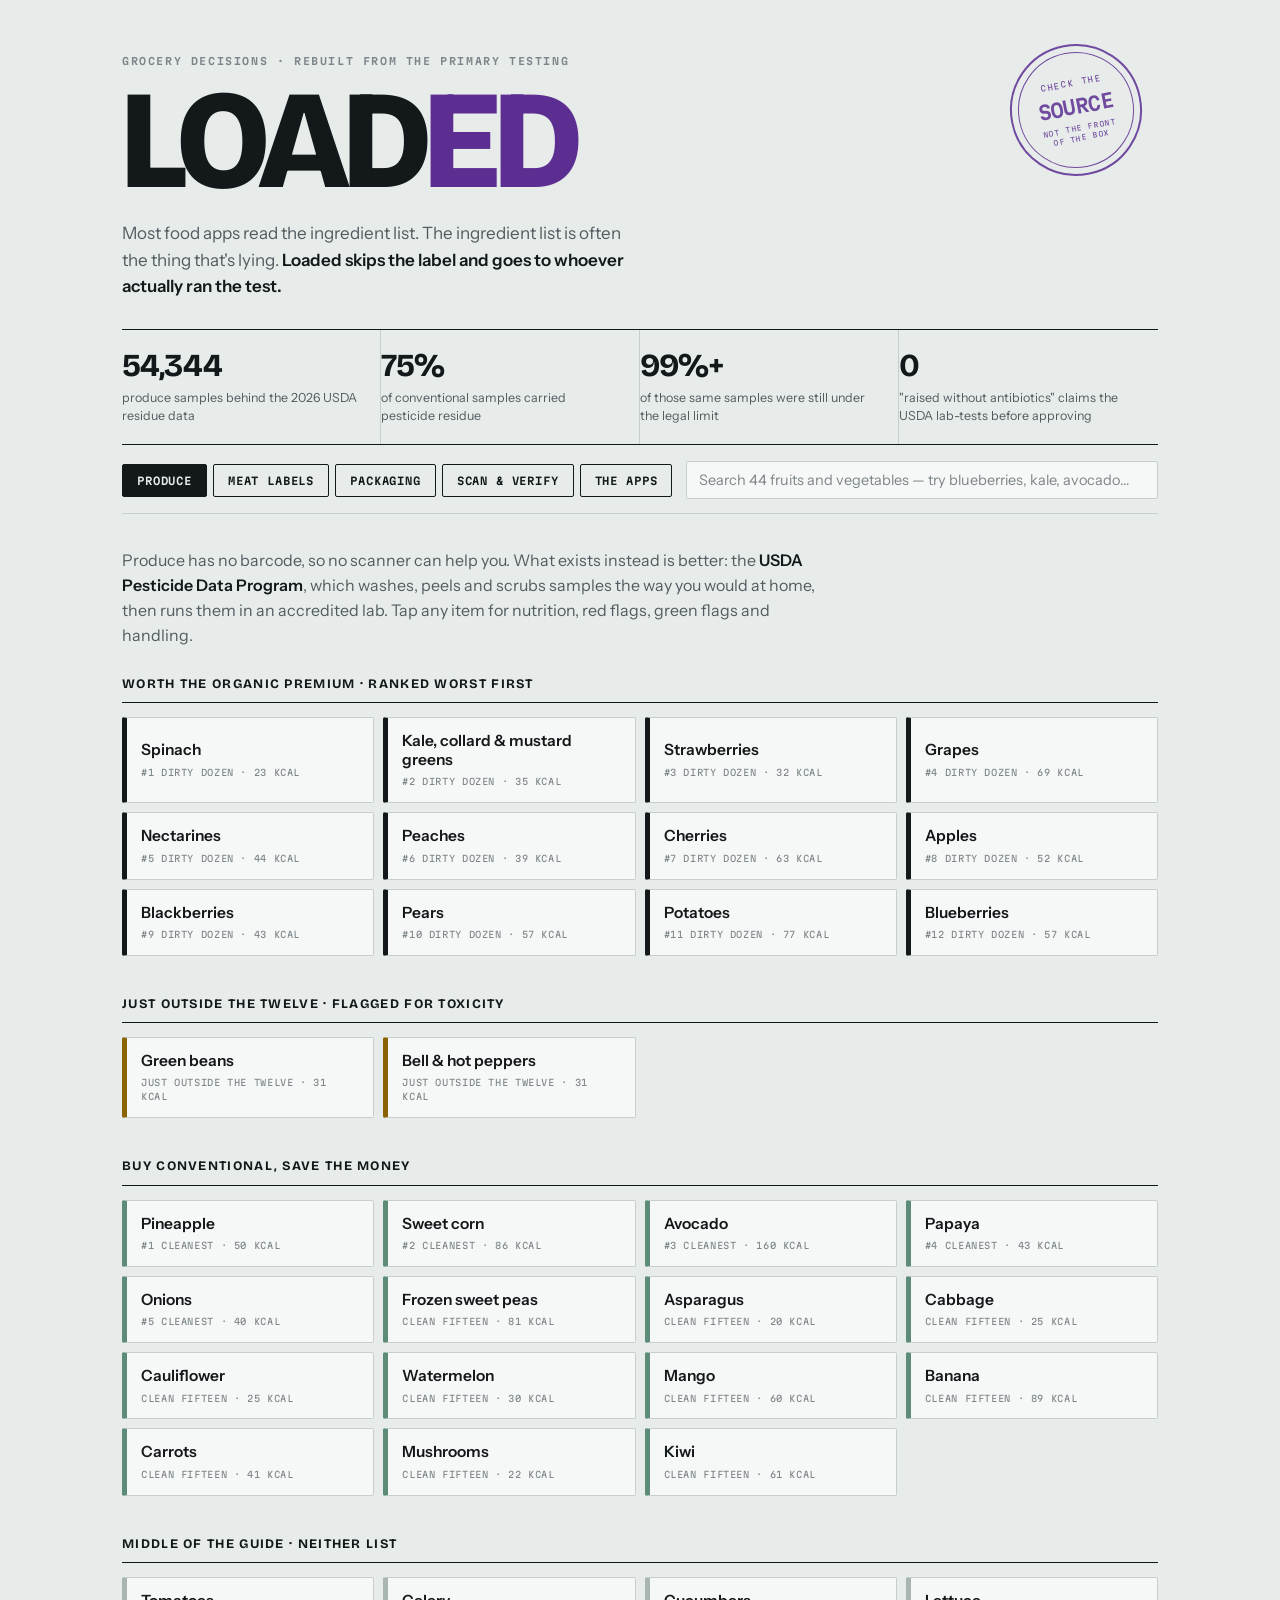
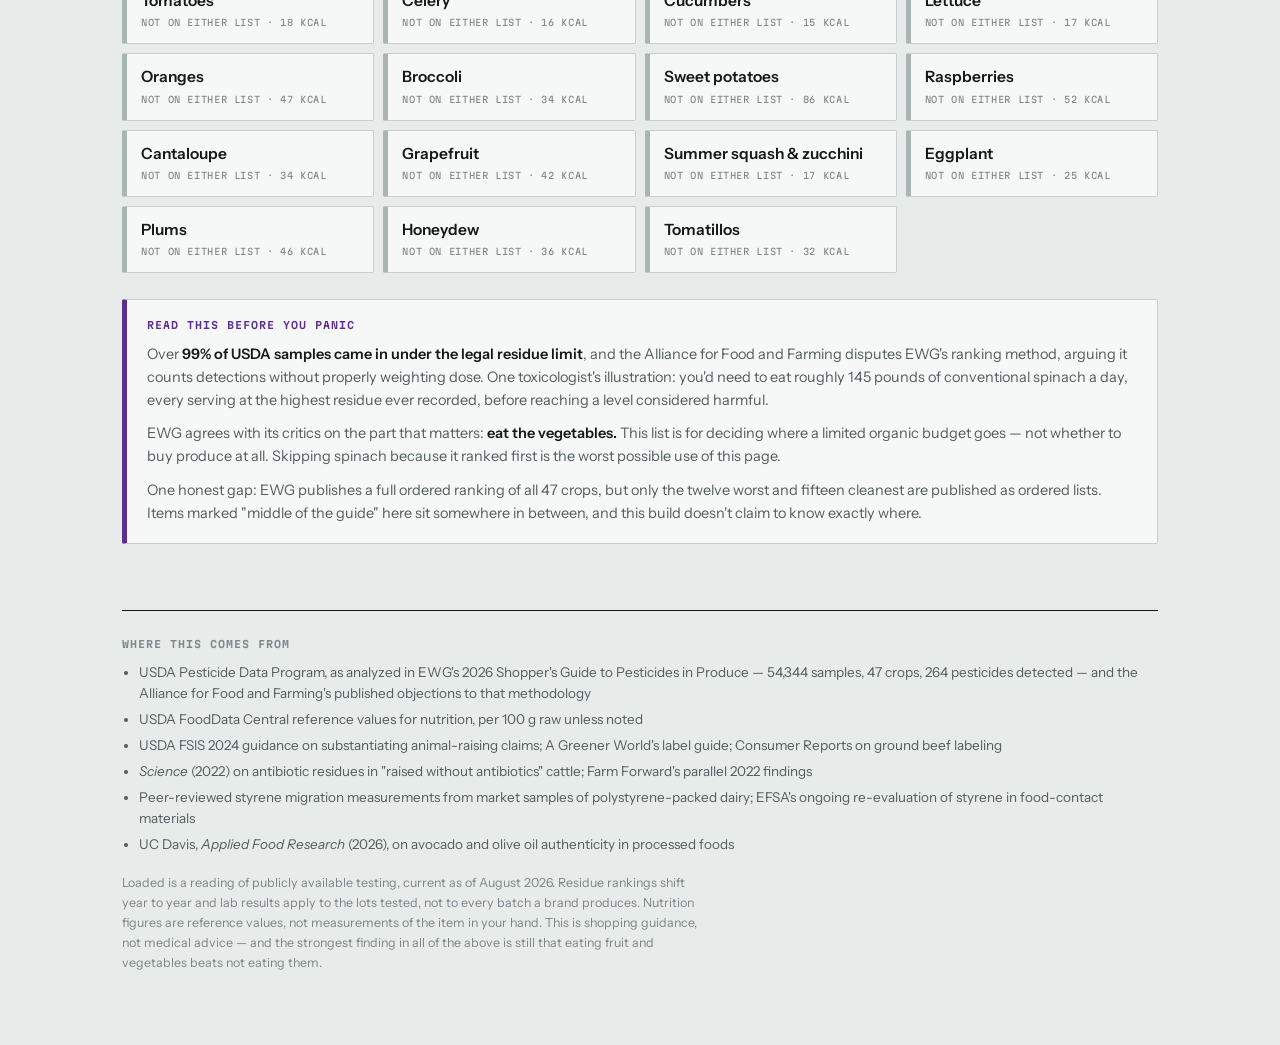
==== index.html @ bb6cbbdb "Loaded: grocery reference built from USDA, FSIS and peer-reviewed sources - 44 produce items tiered " ====
<!DOCTYPE html>
<html lang="en">
<head>
<meta charset="utf-8">
<meta name="viewport" content="width=device-width, initial-scale=1">
<title>Loaded — what the label isn't telling you</title>
<meta name="description" content="Grocery decisions rebuilt from the primary testing: USDA pesticide data for produce, a decoder for meat label claims, and what packaging actually does.">
<link rel="preconnect" href="https://fonts.googleapis.com">
<link rel="preconnect" href="https://fonts.gstatic.com" crossorigin>
<link href="https://fonts.googleapis.com/css2?family=Bricolage+Grotesque:opsz,wght@12..96,400;12..96,700;12..96,800&family=Instrument+Sans:wght@400;500;600&family=Martian+Mono:wght@400;600&display=swap" rel="stylesheet">
<link rel="stylesheet" href="assets/styles.css">
</head>
<body>
<div class="wrap">

<header class="mast">
  <div class="eyebrow">Grocery decisions · rebuilt from the primary testing</div>
  <h1 class="wordmark">LOAD<em>ED</em></h1>
  <p class="deck">Most food apps read the ingredient list. The ingredient list is often the thing that's lying. <b>Loaded skips the label and goes to whoever actually ran the test.</b></p>
  <div class="inspect" aria-hidden="true">
    <span class="l1">CHECK THE</span><span class="l2">SOURCE</span>
    <span class="l3">NOT THE FRONT<br>OF THE BOX</span>
  </div>
</header>

<section class="strip" aria-label="Key figures">
  <div class="stat"><div class="n">54,344</div><div class="t">produce samples behind the 2026 USDA residue data</div></div>
  <div class="stat"><div class="n">75%</div><div class="t">of conventional samples carried pesticide residue</div></div>
  <div class="stat"><div class="n">99%+</div><div class="t">of those same samples were still under the legal limit</div></div>
  <div class="stat"><div class="n">0</div><div class="t">"raised without antibiotics" claims the USDA lab-tests before approving</div></div>
</section>

<div class="controls">
  <div class="tabs" role="tablist" aria-label="Sections">
    <button class="tab" role="tab" aria-selected="true" data-panel="produce">Produce</button>
    <button class="tab" role="tab" aria-selected="false" data-panel="meat">Meat labels</button>
    <button class="tab" role="tab" aria-selected="false" data-panel="pack">Packaging</button>
    <button class="tab" role="tab" aria-selected="false" data-panel="scan">Scan &amp; verify</button>
    <button class="tab" role="tab" aria-selected="false" data-panel="apps">The apps</button>
  </div>
  <input class="find" type="search" placeholder="Search 44 fruits and vegetables — try blueberries, kale, avocado…" aria-label="Search">
</div>

<!-- ================= PRODUCE ================= -->
<section class="panel" id="produce" role="tabpanel">
  <div id="produce-detail" hidden></div>

  <div id="produce-list">
    <p class="lede">Produce has no barcode, so no scanner can help you. What exists instead is better: the <b>USDA Pesticide Data Program</b>, which washes, peels and scrubs samples the way you would at home, then runs them in an accredited lab. Tap any item for nutrition, red flags, green flags and handling.</p>

    <h2 class="sec">Worth the organic premium · ranked worst first</h2>
    <div class="tiles" id="g-dirty" data-list></div>

    <h2 class="sec">Just outside the twelve · flagged for toxicity</h2>
    <div class="tiles" id="g-watch" data-list></div>

    <h2 class="sec">Buy conventional, save the money</h2>
    <div class="tiles" id="g-clean" data-list></div>

    <h2 class="sec">Middle of the guide · neither list</h2>
    <div class="tiles" id="g-mid" data-list></div>

    <div class="note">
      <h4>Read this before you panic</h4>
      <p>Over <b>99% of USDA samples came in under the legal residue limit</b>, and the Alliance for Food and Farming disputes EWG's ranking method, arguing it counts detections without properly weighting dose. One toxicologist's illustration: you'd need to eat roughly 145 pounds of conventional spinach a day, every serving at the highest residue ever recorded, before reaching a level considered harmful.</p>
      <p>EWG agrees with its critics on the part that matters: <b>eat the vegetables.</b> This list is for deciding where a limited organic budget goes — not whether to buy produce at all. Skipping spinach because it ranked first is the worst possible use of this page.</p>
      <p>One honest gap: EWG publishes a full ordered ranking of all 47 crops, but only the twelve worst and fifteen cleanest are published as ordered lists. Items marked "middle of the guide" here sit somewhere in between, and this build doesn't claim to know exactly where.</p>
    </div>
  </div>
</section>

<!-- ================= MEAT ================= -->
<section class="panel" id="meat" role="tabpanel" hidden>
  <p class="lede">The USDA approves most animal-raising claims <b>on the strength of the producer's own paperwork</b>. As a former Deputy Under Secretary for Food Safety put it, the agency's authority doesn't extend back to the farm — it can't independently confirm an animal was grass fed or free range, so it leans on outside certifiers instead. That's why the seal matters more than the sentence.</p>

  <h2 class="sec">Claims that carry a real audit</h2>
  <div class="grid two" data-list>
    <div class="tag ok"><span class="verdict v-real">Independently verified</span><h3>USDA Organic</h3><p>Legally defined and third-party inspected. No antibiotics, no added hormones, organic feed. Weak spot: it says little about space per animal or genuine outdoor access.</p></div>
    <div class="tag ok"><span class="verdict v-real">Independently verified</span><h3>Animal Welfare Approved (A Greener World)</h3><p>The strictest of the common seals. Pasture required, no confinement, no antibiotics, no synthetic hormones, audited annually.</p></div>
    <div class="tag ok"><span class="verdict v-real">Independently verified</span><h3>American Grassfed Association</h3><p>Goes well past the USDA grass-fed definition — adds no antibiotics, no synthetic hormones and no confinement, audited through A Greener World.</p></div>
    <div class="tag ok"><span class="verdict v-real">Independently verified</span><h3>Certified Humane · Global Animal Partnership</h3><p>Audited welfare standards. GAP uses a tiered 1–5+ scale, so the number on the tag tells you how far past baseline the farm actually goes.</p></div>
    <div class="tag ok"><span class="verdict v-real">USDA-audited program</span><h3>"USDA Process Verified" shield</h3><p>Not a claim on its own — a shield saying the USDA audited the company's own verification program. Next to a no-antibiotics claim, it makes that claim substantially more trustworthy.</p></div>
  </div>

  <h2 class="sec">Backed by a signed form and nothing else</h2>
  <div class="grid two" data-list>
    <div class="tag"><span class="verdict v-paper">Affidavit only</span><h3>"No antibiotics added" / "Raised without antibiotics"</h3><p>Legally defined by FSIS but substantiated by affidavit — no independent verification required. Two 2022 studies found the claim failing in practice: one detected antibiotic residues in cattle from 42% of tested "raised without antibiotics" herds; another found drugs in meat certified "no antibiotics ever." Look for a third-party seal or the Process Verified shield alongside it.</p></div>
    <div class="tag"><span class="verdict v-paper">Affidavit only</span><h3>"Grass fed" / "100% grass fed"</h3><p>USDA definition: never given grain, pasture access during grazing season — documented by written statement, not verified. It leaves a confinement loophole and permits antibiotics and pasture herbicides. Grass fed alone is not a health claim.</p></div>
    <div class="tag"><span class="verdict v-paper">Undefined</span><h3>"Free range" / "Pasture raised"</h3><p>In its 2024 guidance FSIS explicitly declined to codify what these mean, saying fixed definitions could stifle innovation. Without a certifier's logo beside them, treat them as marketing.</p></div>
  </div>

  <h2 class="sec">Claims that mean nothing at all</h2>
  <div class="grid two" data-list>
    <div class="tag"><span class="verdict v-null">Says nothing about raising</span><h3>"Natural" / "All Natural"</h3><p>The most misleading term at the meat case. The USDA definition covers only what happens <em>after slaughter</em> — minimally processed, no artificial ingredients. It tells you nothing about feed, antibiotics, hormones or how the animal lived.</p></div>
    <div class="tag"><span class="verdict v-null">Already required by law</span><h3>"No hormones added" — on pork or poultry</h3><p>Federal law already prohibits hormones in pigs and poultry, so the label is describing the legal baseline. Packages must carry a disclaimer saying so, in small print. On <em>beef</em> the claim does mean something.</p></div>
    <div class="tag"><span class="verdict v-null">Loophole phrasing</span><h3>"No antibiotics used for growth promotion"</h3><p>Read it closely. Antibiotics may still have been used, just for a different stated reason. Not the same as "raised without antibiotics."</p></div>
  </div>

  <div class="note">
    <h4>The two-second version at the counter</h4>
    <p>Ignore the adjectives on the front. Look for a <b>logo with an organization's name on it</b>. If there's no logo, you're reading the producer's own description of themselves, approved by an agency that never visited the farm.</p>
  </div>
</section>

<!-- ================= PACKAGING ================= -->
<section class="panel" id="pack" role="tabpanel" hidden>
  <p class="lede">A supermarket meat package is three separate materials, and <b>the variables that actually drive chemical migration are heat, fat and time</b> — not the mere presence of plastic.</p>

  <h2 class="sec">What you're holding</h2>
  <div class="grid two" data-list>
    <div class="tag"><h3>The foam tray</h3><p>Expanded polystyrene — plastic #6, what most people call Styrofoam. Styrene can migrate into food, and how much depends on residual styrene in the material, the food's fat content and pH, storage temperature, and contact time.</p><div class="meta">EPS · plastic #6</div></div>
    <div class="tag"><h3>The absorbent pad</h3><p>Usually silica gel or cellulose sealed inside a perforated plastic film. It pulls liquid away from the meat, which genuinely reduces bacterial growth. Pull it out and bin it when you unwrap — a soaked pad against the meat works against you.</p><div class="meta">silica or cellulose in film</div></div>
    <div class="tag"><h3>The clear film</h3><p>Prepackaged cases usually use polyethylene. Meat wrapped at the store's own counter is more often stretch film, historically PVC with plasticizers. Migration concentrates where film presses against <em>fat</em> — the one contact point worth minimizing.</p><div class="meta">LDPE or PVC stretch film</div></div>
  </div>

  <h2 class="sec">The numbers</h2>
  <div class="note">
    <h4>Time and temperature, not plastic itself</h4>
    <p>The clearest recent measurements come from dairy packed in polystyrene. Refrigerated yogurt and cream measured <b>5 to 30 µg/kg of styrene</b> at their best-before date. Single-serve coffee creamer in the same material, held at <b>room temperature for about 190 days</b>, measured <b>401 µg/kg</b>. Same plastic, an order of magnitude apart, and the only differences are warmth and time.</p>
    <p>Raw meat sits cold and gets eaten within days, which puts it at the low end of that range. The European Food Safety Authority is currently re-evaluating styrene for food-contact materials and a restriction is expected — a fair signal that this is a live scientific question, not settled in either direction.</p>
  </div>

  <h2 class="sec">Five things worth actually doing</h2>
  <div class="grid" data-list>
    <div class="tag ok"><h3>1 · Never heat anything in the tray</h3><p>Not the microwave, not a warm car, not the counter while you do something else. Heat is the biggest single multiplier on migration and it's fully under your control.</p></div>
    <div class="tag ok"><h3>2 · Repackage before freezing</h3><p>Freezing takes contact time from days to months. Move it to glass, a freezer bag, or butcher paper. You'll also get less freezer burn, which is the reason a butcher would give you.</p></div>
    <div class="tag ok"><h3>3 · Buy from the counter, not the case</h3><p>Ask for it in paper. Costs nothing, skips the foam tray and stretch film entirely, and you usually get a fresher cut and someone who can tell you where it came from.</p></div>
    <div class="tag ok"><h3>4 · Trim fat that touched the film</h3><p>If a fatty cut sat pressed against stretch wrap, that fat-film interface is where plasticizer concentrates. Trimming it is a thirty-second habit.</p></div>
    <div class="tag ok"><h3>5 · Keep it cold and eat it soon</h3><p>Anticlimactic, but it's what the data supports. Back of the fridge, not the door. The habit that prevents food poisoning also minimizes migration.</p></div>
  </div>
</section>

<!-- ================= SCAN ================= -->
<section class="panel" id="scan" role="tabpanel" hidden>
  <p class="lede">You asked about photographing produce. Being straight with you: <b>no app can identify a fruit from a photo and tell you what's on it</b> — contamination data doesn't exist per-item, only per-crop, which is what the produce tab already gives you. Here's what does work.</p>

  <h2 class="sec">The sticker actually tells you something</h2>
  <div class="note" style="border-left-color:var(--good)">
    <h4 style="color:var(--good)">PLU decoder</h4>
    <p>That little number on loose produce is a PLU code, and one digit of it is meaningful. Type it in:</p>
    <p><input id="plu-in" class="find" inputmode="numeric" maxlength="5" placeholder="e.g. 94011" aria-label="PLU code" style="max-width:200px;flex:none"></p>
    <div id="plu-out"><span class="verdict v-mid">Enter the number from the sticker</span><p style="margin:10px 0 0;font-size:14.5px;color:var(--ink2)">Loose produce carries a 4 or 5 digit PLU code.</p></div>
  </div>

  <h2 class="sec">Where to send a barcode</h2>
  <div class="grid two" data-list>
    <div class="tag ok"><h3>Open Food Facts</h3><p>Free, open-source, no subscription and no commercial incentive to scare you. Scans packaged goods for ingredients, additives and nutrition. The database is community-built, so coverage varies.</p><p style="margin-top:9px"><a href="https://world.openfoodfacts.org/" target="_blank" rel="noopener">world.openfoodfacts.org</a></p></div>
    <div class="tag ok"><h3>Clean Label Project</h3><p>Free app with results from actual accredited lab testing — heavy metals, 300+ pesticides, glyphosate, bisphenols, phthalates. Best coverage on baby food, formula, protein powder and supplements.</p><p style="margin-top:9px"><a href="https://cleanlabelproject.org/app/" target="_blank" rel="noopener">cleanlabelproject.org/app</a></p></div>
    <div class="tag ok"><h3>USDA Pesticide Data Program</h3><p>The raw source behind the produce tab. Free and public. If you ever want to check the ranking against the underlying numbers yourself, this is where they live.</p><p style="margin-top:9px"><a href="https://www.ams.usda.gov/datasets/pdp" target="_blank" rel="noopener">ams.usda.gov/datasets/pdp</a></p></div>
    <div class="tag"><h3>FDA recall alerts</h3><p>The one genuinely time-sensitive food feed worth subscribing to. Outbreak and recall notices, free by email.</p><p style="margin-top:9px"><a href="https://www.fda.gov/safety/recalls-market-withdrawals-safety-alerts" target="_blank" rel="noopener">fda.gov recalls</a></p></div>
  </div>

  <div class="note">
    <h4>What a scanner genuinely cannot do</h4>
    <p>Detect adulteration. If a bottle claims pure avocado oil and contains sunflower oil, the label is the lie — catching that takes a mass spectrometer running fatty acid, sterol and tocopherol profiles. A 2026 UC Davis study found 48 of 54 avocado-oil-labeled products adulterated with cheaper oils. No barcode can see through that; only per-lot third-party certification can.</p>
  </div>
</section>

<!-- ================= APPS ================= -->
<section class="panel" id="apps" role="tabpanel" hidden>
  <p class="lede">You've probably seen these advertised. They're heavily marketed on Instagram and TikTok, and most are subscription businesses. Here's what they do and don't do.</p>

  <div class="grid" data-list>
    <div class="tag"><span class="verdict v-paper">Reads the label</span><h3>Yuka · Trash Panda · Ivy · EXPOSR · Olive</h3><p>These scan a barcode and score the <em>ingredient list</em>. Real value for additives, dyes, allergens, sugar and nutrition — Yuka and Trash Panda do it free. But the method has a hard ceiling: if the label is the lie, no barcode sees through it. Users also report the same product returning different scores on different scans.</p><div class="meta">good for: additives, allergens, nutrition</div></div>
    <div class="tag"><span class="verdict v-null">Can't help here</span><h3>Any scanner, for produce or the meat case</h3><p>Loose produce has no barcode. Meat packages carry a barcode encoding weight and price, not provenance. This entire category is structurally blind to two of the three things you're asking about.</p></div>
    <div class="tag ok"><span class="verdict v-real">Actual lab data</span><h3>Clean Label Project</h3><p>A nonprofit that buys products at retail — not samples brands send in — and tests at Ellipse Analytics, an ISO/IEC 17025 lab accredited by ANAB. Two honest caveats: partly funded by certification fees from brands carrying its mark, and the panel does not include PFAS.</p><div class="meta">ISO 17025 accredited · ANAB</div></div>
    <div class="tag"><span class="verdict v-paper">Reports, not a database</span><h3>EWG Healthy Living · Mamavation</h3><p>For PFAS specifically there is no scanner and no lookup. These groups commission testing one category at a time and publish it as an article you read.</p></div>
  </div>

  <div class="note">
    <h4>What actually works</h4>
    <p>A free scanner for additives and nutrition, this site for produce and meat, and <b>certification logos as your filter for everything else</b>. A brand paying for per-lot third-party verification has something to lose. A brand writing "natural" on a package does not.</p>
  </div>
</section>

<footer>
  <h4>Where this comes from</h4>
  <ul>
    <li>USDA Pesticide Data Program, as analyzed in EWG's 2026 Shopper's Guide to Pesticides in Produce — 54,344 samples, 47 crops, 264 pesticides detected — and the Alliance for Food and Farming's published objections to that methodology</li>
    <li>USDA FoodData Central reference values for nutrition, per 100 g raw unless noted</li>
    <li>USDA FSIS 2024 guidance on substantiating animal-raising claims; A Greener World's label guide; Consumer Reports on ground beef labeling</li>
    <li><em>Science</em> (2022) on antibiotic residues in "raised without antibiotics" cattle; Farm Forward's parallel 2022 findings</li>
    <li>Peer-reviewed styrene migration measurements from market samples of polystyrene-packed dairy; EFSA's ongoing re-evaluation of styrene in food-contact materials</li>
    <li>UC Davis, <em>Applied Food Research</em> (2026), on avocado and olive oil authenticity in processed foods</li>
  </ul>
  <p class="disclaim">Loaded is a reading of publicly available testing, current as of August 2026. Residue rankings shift year to year and lab results apply to the lots tested, not to every batch a brand produces. Nutrition figures are reference values, not measurements of the item in your hand. This is shopping guidance, not medical advice — and the strongest finding in all of the above is still that eating fruit and vegetables beats not eating them.</p>
</footer>

</div>
<script src="assets/data.js"></script>
<script src="assets/app.js"></script>
</body>
</html>
---- assets/styles.css ----
:root{
  --paper:#E7EBEA; --card:#F6F8F7; --ink:#13181A; --ink2:#525C60; --ink3:#7C8589;
  --rule:#C6CFCE; --stamp:#5C2E91; --stamp-soft:#EFE7F7;
  --ochre:#8A6300; --ochre-soft:#F5EEDC;
  --null:#6B7276; --null-soft:#E3E7E6;
  --good:#2F6B4F; --good-soft:#E3EEE8;
  --bad:#A32C2C; --bad-soft:#F5E6E6;
  --maxw:1080px;
}
*{box-sizing:border-box}
html{-webkit-text-size-adjust:100%}
body{margin:0;background:var(--paper);color:var(--ink);
  font-family:"Instrument Sans",system-ui,sans-serif;font-size:16px;line-height:1.55}
.wrap{max-width:var(--maxw);margin:0 auto;padding:0 22px}
[hidden]{display:none !important}

/* masthead */
.mast{padding:54px 0 30px;position:relative}
.eyebrow{font-family:"Martian Mono",monospace;font-size:10px;font-weight:600;
  letter-spacing:.16em;text-transform:uppercase;color:var(--ink3)}
.wordmark{font-family:"Bricolage Grotesque",sans-serif;font-weight:800;
  font-size:clamp(58px,14vw,140px);line-height:.82;letter-spacing:-.045em;margin:14px 0 0}
.wordmark em{font-style:normal;color:var(--stamp)}
.deck{max-width:46ch;margin:22px 0 0;font-size:17px;color:var(--ink2)}
.deck b{color:var(--ink);font-weight:600}
.inspect{position:absolute;top:44px;right:16px;width:132px;height:132px;border-radius:50%;
  border:2.5px solid var(--stamp);color:var(--stamp);display:flex;flex-direction:column;
  align-items:center;justify-content:center;text-align:center;transform:rotate(-11deg);
  opacity:.85;font-family:"Martian Mono",monospace}
.inspect::before{content:"";position:absolute;inset:6px;border:1px solid var(--stamp);border-radius:50%}
.inspect .l1{font-size:8px;letter-spacing:.12em}
.inspect .l2{font-size:19px;font-weight:600;letter-spacing:-.02em;margin:3px 0}
.inspect .l3{font-size:7px;letter-spacing:.1em;max-width:96px;line-height:1.35}
@media(max-width:760px){.inspect{display:none}}

/* stat strip */
.strip{border-top:1.5px solid var(--ink);border-bottom:1.5px solid var(--ink);
  display:grid;grid-template-columns:repeat(4,1fr)}
.stat{padding:20px 18px 20px 0;border-right:1px solid var(--rule)}
.stat:last-child{border-right:0}
.stat .n{font-family:"Bricolage Grotesque",sans-serif;font-weight:700;font-size:32px;
  line-height:1;letter-spacing:-.03em}
.stat .t{font-size:12.5px;color:var(--ink2);margin-top:7px;line-height:1.4}
@media(max-width:720px){.strip{grid-template-columns:1fr 1fr}
  .stat{border-bottom:1px solid var(--rule)}.stat:nth-child(2n){border-right:0}}

/* controls */
.controls{position:sticky;top:0;z-index:20;background:var(--paper);padding:16px 0 14px;
  border-bottom:1px solid var(--rule);display:flex;gap:14px;align-items:center;flex-wrap:wrap}
.tabs{display:flex;gap:6px;flex-wrap:wrap}
.tab{font-family:"Martian Mono",monospace;font-size:10.5px;font-weight:600;letter-spacing:.08em;
  text-transform:uppercase;padding:9px 14px;border:1.5px solid var(--ink);background:transparent;
  color:var(--ink);cursor:pointer;border-radius:2px}
.tab:hover{background:#DCE2E1}
.tab[aria-selected="true"]{background:var(--ink);color:var(--paper)}
.tab:focus-visible,.find:focus-visible,.tile:focus-visible,.back:focus-visible{
  outline:3px solid var(--stamp);outline-offset:2px}
.find{flex:1;min-width:200px;font-family:"Instrument Sans",sans-serif;font-size:14.5px;
  padding:9px 12px;border:1.5px solid var(--rule);border-radius:2px;background:var(--card);color:var(--ink)}
.find::placeholder{color:var(--ink3)}

/* panels */
.panel{padding:34px 0 10px}
.lede{max-width:64ch;font-size:16px;color:var(--ink2);margin:0 0 26px}
.lede b{color:var(--ink);font-weight:600}
h2.sec{font-family:"Bricolage Grotesque",sans-serif;font-weight:700;font-size:13px;
  letter-spacing:.1em;text-transform:uppercase;margin:38px 0 14px;padding-bottom:8px;
  border-bottom:1.5px solid var(--ink)}
h2.sec:first-of-type{margin-top:0}

/* produce tiles */
.tiles{display:grid;grid-template-columns:repeat(auto-fill,minmax(212px,1fr));gap:9px}
.tile{text-align:left;background:var(--card);border:1px solid var(--rule);border-left:5px solid var(--rule);
  border-radius:2px;padding:13px 14px;cursor:pointer;font:inherit;color:inherit;display:block;width:100%}
.tile:hover{background:#EEF2F1}
.tile.t-dirty{border-left-color:var(--ink)}
.tile.t-watch{border-left-color:var(--ochre)}
.tile.t-clean{border-left-color:#5C8C77}
.tile.t-mid{border-left-color:#A9B5B2}
.tile .tn{font-weight:600;font-size:15.5px;line-height:1.25;display:block}
.tile .tm{font-family:"Martian Mono",monospace;font-size:9px;letter-spacing:.07em;
  text-transform:uppercase;color:var(--ink3);margin-top:6px;display:block}

/* detail */
.back{font-family:"Martian Mono",monospace;font-size:10px;font-weight:600;letter-spacing:.08em;
  text-transform:uppercase;background:transparent;border:1.5px solid var(--ink);color:var(--ink);
  padding:8px 13px;border-radius:2px;cursor:pointer;margin-bottom:26px}
.back:hover{background:var(--ink);color:var(--paper)}
.d-head{border-bottom:1.5px solid var(--ink);padding-bottom:18px;margin-bottom:24px}
.d-name{font-family:"Bricolage Grotesque",sans-serif;font-weight:700;
  font-size:clamp(34px,6vw,56px);line-height:1;letter-spacing:-.035em;margin:10px 0 0}
.verdict{display:inline-block;font-family:"Martian Mono",monospace;font-size:9px;font-weight:600;
  letter-spacing:.09em;text-transform:uppercase;padding:5px 9px;border-radius:2px;border:1px solid}
.v-dirty{color:#fff;background:var(--ink);border-color:var(--ink)}
.v-watch{color:var(--ochre);background:var(--ochre-soft);border-color:#DCC98F}
.v-clean{color:var(--good);background:var(--good-soft);border-color:#A9C9B9}
.v-mid{color:var(--null);background:var(--null-soft);border-color:var(--rule)}

.nutri{display:grid;grid-template-columns:repeat(5,1fr);border:1px solid var(--rule);
  background:var(--card);border-radius:2px;margin-bottom:8px}
.nutri div{padding:14px 12px;border-right:1px solid var(--rule)}
.nutri div:last-child{border-right:0}
.nutri .nv{font-family:"Bricolage Grotesque",sans-serif;font-weight:700;font-size:22px;
  line-height:1;letter-spacing:-.03em}
.nutri .nl{font-family:"Martian Mono",monospace;font-size:8.5px;letter-spacing:.07em;
  text-transform:uppercase;color:var(--ink3);margin-top:6px}
@media(max-width:640px){.nutri{grid-template-columns:repeat(2,1fr)}
  .nutri div{border-bottom:1px solid var(--rule)}.nutri div:nth-child(2n){border-right:0}}
.star{font-size:13.5px;color:var(--ink2);margin:0 0 26px;font-style:italic}

.flags{display:grid;grid-template-columns:1fr 1fr;gap:10px}
@media(max-width:720px){.flags{grid-template-columns:1fr}}
.flag{background:var(--card);border:1px solid var(--rule);border-radius:2px;padding:18px 20px;
  border-left:5px solid var(--rule)}
.flag.red{border-left-color:var(--bad)}
.flag.green{border-left-color:var(--good)}
.flag.hand{border-left-color:var(--stamp)}
.flag h4{font-family:"Martian Mono",monospace;font-size:10px;font-weight:600;letter-spacing:.1em;
  text-transform:uppercase;margin:0 0 11px}
.flag.red h4{color:var(--bad)} .flag.green h4{color:var(--good)} .flag.hand h4{color:var(--stamp)}
.flag ul{margin:0;padding-left:17px}
.flag li{font-size:14.5px;color:var(--ink2);margin-bottom:9px;line-height:1.55}
.flag li:last-child{margin-bottom:0}
.hand-wrap{margin-top:10px}

/* generic cards */
.grid{display:grid;gap:10px}
.grid.two{grid-template-columns:repeat(auto-fill,minmax(300px,1fr))}
.tag{background:var(--card);border:1px solid var(--rule);border-radius:2px;padding:15px 16px;
  border-left:5px solid var(--rule)}
.tag.ok{border-left-color:#5C8C77}
.tag h3{font-weight:600;font-size:16.5px;margin:0 0 5px;line-height:1.25}
.tag p{margin:0;font-size:14px;color:var(--ink2);line-height:1.5}
.tag .meta{font-family:"Martian Mono",monospace;font-size:9.5px;letter-spacing:.06em;
  text-transform:uppercase;color:var(--ink3);margin-top:8px}
.v-real{color:var(--stamp);background:var(--stamp-soft);border-color:#C9B2E0}
.v-paper{color:var(--ochre);background:var(--ochre-soft);border-color:#DCC98F}
.v-null{color:var(--null);background:var(--null-soft);border-color:var(--rule)}
.tag .verdict{margin-bottom:8px}

.note{background:var(--card);border:1px solid var(--rule);border-left:5px solid var(--stamp);
  padding:18px 20px;border-radius:2px;margin:26px 0 0}
.note h4{font-family:"Martian Mono",monospace;font-size:10px;font-weight:600;letter-spacing:.1em;
  text-transform:uppercase;color:var(--stamp);margin:0 0 9px}
.note p{margin:0 0 10px;font-size:14.5px;color:var(--ink2);line-height:1.6}
.note p:last-child{margin-bottom:0}
.note b{color:var(--ink);font-weight:600}
.note a{color:var(--stamp)}

.empty{font-family:"Martian Mono",monospace;font-size:11px;letter-spacing:.06em;
  text-transform:uppercase;color:var(--ink3);padding:26px 0}

footer{margin-top:56px;border-top:1.5px solid var(--ink);padding:26px 0 60px}
footer h4{font-family:"Martian Mono",monospace;font-size:10px;font-weight:600;letter-spacing:.1em;
  text-transform:uppercase;color:var(--ink3);margin:0 0 10px}
footer ul{margin:0 0 18px;padding-left:17px}
footer li{font-size:13.5px;color:var(--ink2);margin-bottom:5px}
footer a{color:var(--stamp)}
.disclaim{font-size:12.5px;color:var(--ink3);max-width:72ch;line-height:1.6}
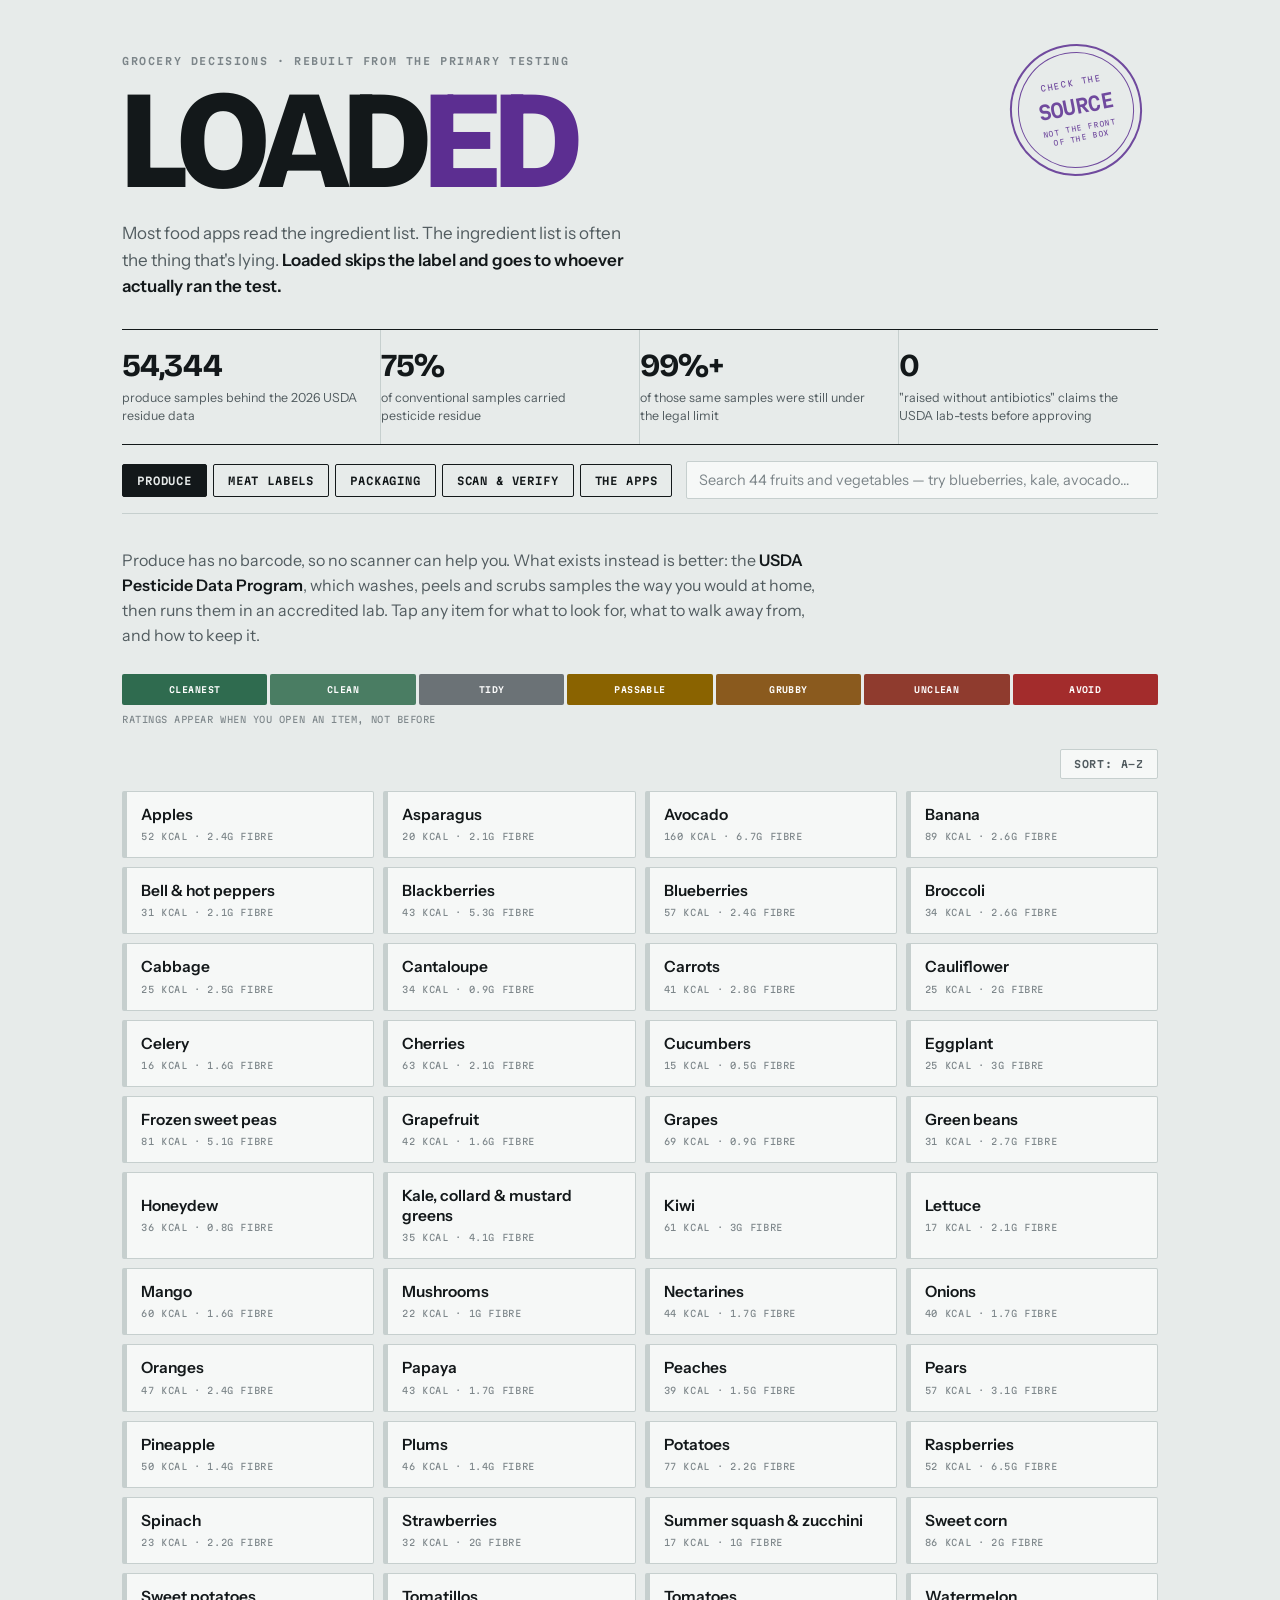
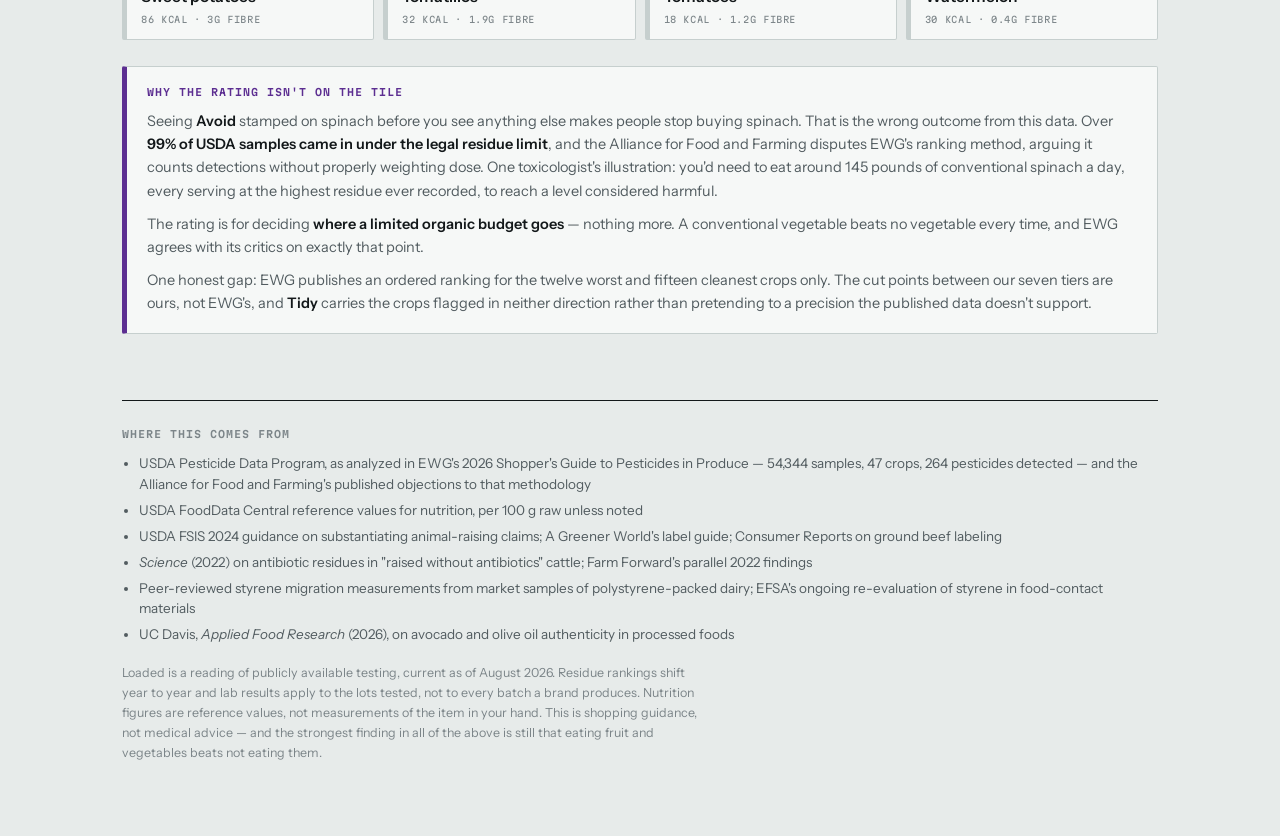
==== commit 42be0513: "v2: actionable flags, seven-tier residue scale, ratings revealed on open - Red flags are now walk-aw" ====
--- a/index.html
+++ b/index.html
@@ -46,25 +46,30 @@
   <div id="produce-detail" hidden></div>
 
   <div id="produce-list">
-    <p class="lede">Produce has no barcode, so no scanner can help you. What exists instead is better: the <b>USDA Pesticide Data Program</b>, which washes, peels and scrubs samples the way you would at home, then runs them in an accredited lab. Tap any item for nutrition, red flags, green flags and handling.</p>
-
-    <h2 class="sec">Worth the organic premium · ranked worst first</h2>
-    <div class="tiles" id="g-dirty" data-list></div>
-
-    <h2 class="sec">Just outside the twelve · flagged for toxicity</h2>
-    <div class="tiles" id="g-watch" data-list></div>
-
-    <h2 class="sec">Buy conventional, save the money</h2>
-    <div class="tiles" id="g-clean" data-list></div>
-
-    <h2 class="sec">Middle of the guide · neither list</h2>
-    <div class="tiles" id="g-mid" data-list></div>
+    <p class="lede">Produce has no barcode, so no scanner can help you. What exists instead is better: the <b>USDA Pesticide Data Program</b>, which washes, peels and scrubs samples the way you would at home, then runs them in an accredited lab. Tap any item for what to look for, what to walk away from, and how to keep it.</p>
+
+    <div class="scale" aria-label="Residue scale, cleanest to worst">
+      <div class="sc sc-cleanest">Cleanest</div>
+      <div class="sc sc-clean">Clean</div>
+      <div class="sc sc-tidy">Tidy</div>
+      <div class="sc sc-passable">Passable</div>
+      <div class="sc sc-grubby">Grubby</div>
+      <div class="sc sc-unclean">Unclean</div>
+      <div class="sc sc-avoid">Avoid</div>
+    </div>
+    <p class="nutri-note">Ratings appear when you open an item, not before</p>
+
+    <div style="display:flex;justify-content:flex-end;margin:0 0 12px">
+      <button class="sort" id="sort-toggle" type="button">Sort: A&ndash;Z</button>
+    </div>
+
+    <div class="tiles" id="tile-grid" data-list></div>
 
     <div class="note">
-      <h4>Read this before you panic</h4>
-      <p>Over <b>99% of USDA samples came in under the legal residue limit</b>, and the Alliance for Food and Farming disputes EWG's ranking method, arguing it counts detections without properly weighting dose. One toxicologist's illustration: you'd need to eat roughly 145 pounds of conventional spinach a day, every serving at the highest residue ever recorded, before reaching a level considered harmful.</p>
-      <p>EWG agrees with its critics on the part that matters: <b>eat the vegetables.</b> This list is for deciding where a limited organic budget goes — not whether to buy produce at all. Skipping spinach because it ranked first is the worst possible use of this page.</p>
-      <p>One honest gap: EWG publishes a full ordered ranking of all 47 crops, but only the twelve worst and fifteen cleanest are published as ordered lists. Items marked "middle of the guide" here sit somewhere in between, and this build doesn't claim to know exactly where.</p>
+      <h4>Why the rating isn't on the tile</h4>
+      <p>Seeing <b>Avoid</b> stamped on spinach before you see anything else makes people stop buying spinach. That is the wrong outcome from this data. Over <b>99% of USDA samples came in under the legal residue limit</b>, and the Alliance for Food and Farming disputes EWG's ranking method, arguing it counts detections without properly weighting dose. One toxicologist's illustration: you'd need to eat around 145 pounds of conventional spinach a day, every serving at the highest residue ever recorded, to reach a level considered harmful.</p>
+      <p>The rating is for deciding <b>where a limited organic budget goes</b> — nothing more. A conventional vegetable beats no vegetable every time, and EWG agrees with its critics on exactly that point.</p>
+      <p>One honest gap: EWG publishes an ordered ranking for the twelve worst and fifteen cleanest crops only. The cut points between our seven tiers are ours, not EWG's, and <b>Tidy</b> carries the crops flagged in neither direction rather than pretending to a precision the published data doesn't support.</p>
     </div>
   </div>
 </section>
@@ -141,6 +146,10 @@
     <p><input id="plu-in" class="find" inputmode="numeric" maxlength="5" placeholder="e.g. 94011" aria-label="PLU code" style="max-width:200px;flex:none"></p>
     <div id="plu-out"><span class="verdict v-mid">Enter the number from the sticker</span><p style="margin:10px 0 0;font-size:14.5px;color:var(--ink2)">Loose produce carries a 4 or 5 digit PLU code.</p></div>
   </div>
+
+  <h2 class="sec">What is actually readable on the packaging</h2>
+  <p class="lede">There is no honest database of "best produce brand by region" — produce brands are commodity growers who rotate by season and shipping lane, so the label in your store changes week to week. What is fixed is which claims mean something.</p>
+  <div class="grid two" id="label-reads" data-list></div>
 
   <h2 class="sec">Where to send a barcode</h2>
   <div class="grid two" data-list>
--- a/assets/styles.css
+++ b/assets/styles.css
@@ -73,10 +73,7 @@
 .tile{text-align:left;background:var(--card);border:1px solid var(--rule);border-left:5px solid var(--rule);
   border-radius:2px;padding:13px 14px;cursor:pointer;font:inherit;color:inherit;display:block;width:100%}
 .tile:hover{background:#EEF2F1}
-.tile.t-dirty{border-left-color:var(--ink)}
-.tile.t-watch{border-left-color:var(--ochre)}
-.tile.t-clean{border-left-color:#5C8C77}
-.tile.t-mid{border-left-color:#A9B5B2}
+/* tiles are intentionally neutral — rating lives inside the detail view */
 .tile .tn{font-weight:600;font-size:15.5px;line-height:1.25;display:block}
 .tile .tm{font-family:"Martian Mono",monospace;font-size:9px;letter-spacing:.07em;
   text-transform:uppercase;color:var(--ink3);margin-top:6px;display:block}
@@ -157,3 +154,64 @@
 footer li{font-size:13.5px;color:var(--ink2);margin-bottom:5px}
 footer a{color:var(--stamp)}
 .disclaim{font-size:12.5px;color:var(--ink3);max-width:72ch;line-height:1.6}
+
+
+/* ---------- v2: description block ---------- */
+.nutri-note{font-family:"Martian Mono",monospace;font-size:9px;letter-spacing:.06em;
+  text-transform:uppercase;color:var(--ink3);margin:0 0 22px}
+.about{font-size:17px;line-height:1.62;color:var(--ink2);max-width:66ch;margin:0 0 30px;
+  padding-left:16px;border-left:2px solid var(--rule)}
+
+/* ---------- v2: flags ---------- */
+.flag h4{font-size:10px;line-height:1.5}
+.flags{margin-bottom:10px}
+.flag.hand{margin-bottom:30px}
+
+/* ---------- v2: rating block, revealed only inside detail ---------- */
+.rating{border:1px solid var(--rule);border-top:3px solid var(--ink);
+  background:var(--card);border-radius:2px;padding:20px 22px}
+.r-top{display:flex;justify-content:space-between;align-items:center;gap:16px;flex-wrap:wrap}
+.r-eyebrow{font-family:"Martian Mono",monospace;font-size:9px;font-weight:600;
+  letter-spacing:.12em;text-transform:uppercase;color:var(--ink3)}
+.meter{display:flex;gap:4px}
+.pip{width:22px;height:7px;border-radius:1px;background:var(--rule)}
+.pip.lit{background:#B4BEBC}
+.pip.on{background:var(--ink);height:11px;margin-top:-2px}
+.r-label{font-family:"Bricolage Grotesque",sans-serif;font-weight:700;
+  font-size:38px;line-height:1;letter-spacing:-.035em;margin:14px 0 10px}
+.r-blurb{margin:0 0 12px;font-size:14.5px;color:var(--ink2);line-height:1.6;max-width:64ch}
+.r-src{margin:0;font-family:"Martian Mono",monospace;font-size:9px;letter-spacing:.05em;
+  text-transform:uppercase;color:var(--ink3);line-height:1.6}
+
+.rating-cleanest{border-top-color:#2F6B4F} .rating-cleanest .r-label{color:#2F6B4F} .rating-cleanest .pip.on{background:#2F6B4F}
+.rating-clean{border-top-color:#4A7D63}    .rating-clean .r-label{color:#4A7D63}    .rating-clean .pip.on{background:#4A7D63}
+.rating-tidy{border-top-color:#6B7276}     .rating-tidy .r-label{color:#5A6266}     .rating-tidy .pip.on{background:#6B7276}
+.rating-passable{border-top-color:#8A6300} .rating-passable .r-label{color:#8A6300} .rating-passable .pip.on{background:#8A6300}
+.rating-grubby{border-top-color:#8A5A1E}   .rating-grubby .r-label{color:#8A5A1E}   .rating-grubby .pip.on{background:#8A5A1E}
+.rating-unclean{border-top-color:#8F3B2E}  .rating-unclean .r-label{color:#8F3B2E}  .rating-unclean .pip.on{background:#8F3B2E}
+.rating-avoid{border-top-color:#A32C2C}    .rating-avoid .r-label{color:#A32C2C}    .rating-avoid .pip.on{background:#A32C2C}
+
+/* ---------- v2: sort toggle ---------- */
+.sort{font-family:"Martian Mono",monospace;font-size:10px;font-weight:600;letter-spacing:.08em;
+  text-transform:uppercase;padding:8px 13px;border:1.5px solid var(--rule);background:var(--card);
+  color:var(--ink2);border-radius:2px;cursor:pointer;white-space:nowrap}
+.sort:hover{border-color:var(--ink);color:var(--ink)}
+.sort:focus-visible{outline:3px solid var(--stamp);outline-offset:2px}
+
+/* ---------- v2: scale key ---------- */
+.scale{display:flex;gap:3px;margin:0 0 8px;flex-wrap:wrap}
+.sc{flex:1;min-width:74px;padding:9px 8px;border-radius:2px;text-align:center;
+  font-family:"Martian Mono",monospace;font-size:8.5px;font-weight:600;
+  letter-spacing:.05em;text-transform:uppercase;color:#fff}
+.sc-cleanest{background:#2F6B4F} .sc-clean{background:#4A7D63} .sc-tidy{background:#6B7276}
+.sc-passable{background:#8A6300} .sc-grubby{background:#8A5A1E} .sc-unclean{background:#8F3B2E}
+.sc-avoid{background:#A32C2C}
+
+/* ---------- v2: label reads ---------- */
+.read{background:var(--card);border:1px solid var(--rule);border-left:5px solid var(--rule);
+  border-radius:2px;padding:15px 16px}
+.read.ok{border-left-color:var(--stamp)}
+.read h3{font-weight:600;font-size:16px;margin:8px 0 5px;line-height:1.25}
+.read p{margin:0;font-size:14px;color:var(--ink2);line-height:1.5}
+
+.d-head{padding-bottom:14px;margin-bottom:20px}
